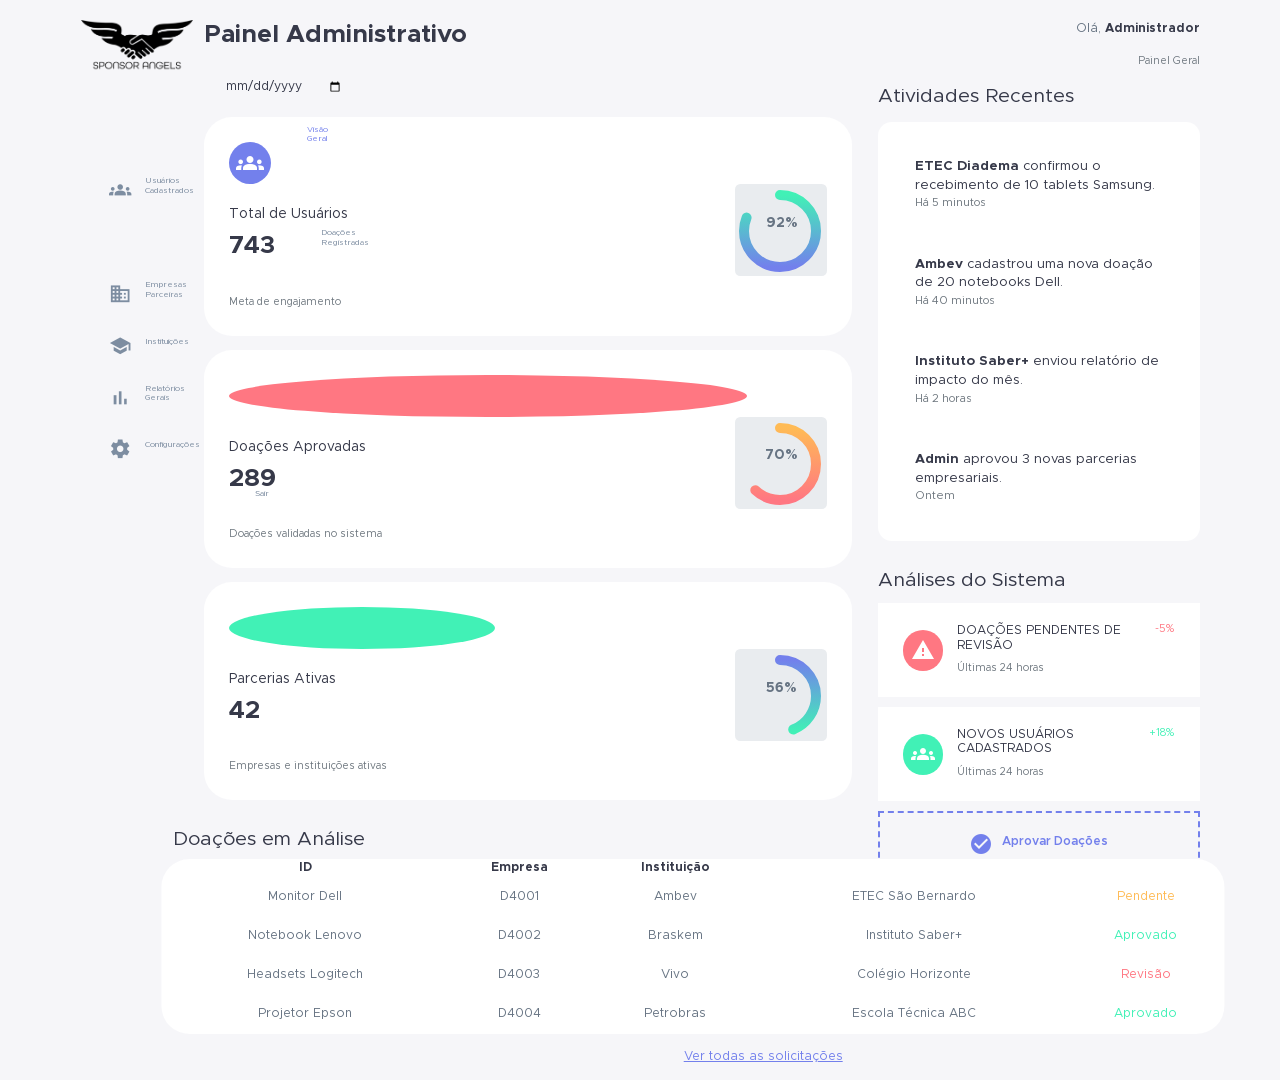
==== admin-dashboard.html @ dc213d3b "Segundo commit Terminado as 3 páginas dashboards (empresa, instituição e admin). Faltam agora, criar" ====
<!DOCTYPE html>
<html lang="pt-BR">

<head>
    <meta charset="UTF-8">
    <meta name="viewport" content="width=device-width, initial-scale=1">
    <meta name="description" content="">
    <meta name="author" content="">
    <title>Sponsor Angels - Painel Administrativo</title>
    <!-- CSS FILES -->
    <link href="css/bootstrap.min.css" rel="stylesheet">
    <link href="css/bootstrap-icons.css" rel="stylesheet">
    <link href="css/dashboard.css" rel="stylesheet">
    <!-- MATERIAL ICON CDN -->
    <link href="https://fonts.googleapis.com/icon?family=Material+Icons+Sharp" rel="stylesheet">
    <link rel="shortcut icon" href="/images/sponsor-angels-logo-branco.png" type="image/x-icon">
</head>

<body>
    <div class="container">
        <!---------- ASIDE ---------->
        <aside>
            <div class="top">
                <div class="logo">
                    <img src="/images/sponsor-angels-logo.png" alt="Logotipo">
                    <h2>Sponsor <span class="azul">Angels</span></h2>
                </div>
                <div class="close" id="close-btn">
                    <span class="material-icons-sharp">close</span>
                </div>
            </div>

            <div class="sidebar">
                <a href="#" class="active">
                    <span class="material-icons-sharp">grid_view</span>
                    <h3>Visão Geral</h3>
                </a>
                <a href="#">
                    <span class="material-icons-sharp">groups</span>
                    <h3>Usuários Cadastrados</h3>
                </a>
                <a href="#">
                    <span class="material-icons-sharp">inventory</span>
                    <h3>Doações Registradas</h3>
                </a>
                <a href="#">
                    <span class="material-icons-sharp">domain</span>
                    <h3>Empresas Parceiras</h3>
                </a>
                <a href="#">
                    <span class="material-icons-sharp">school</span>
                    <h3>Instituições</h3>
                </a>
                <a href="#">
                    <span class="material-icons-sharp">bar_chart</span>
                    <h3>Relatórios Gerais</h3>
                </a>
                <a href="#">
                    <span class="material-icons-sharp">settings</span>
                    <h3>Configurações</h3>
                </a>
                <a href="#">
                    <span class="material-icons-sharp">logout</span>
                    <h3>Sair</h3>
                </a>
            </div>
        </aside>
        <!---------- FIM DO ASIDE ---------->

        <!---------- MAIN ---------->
        <main>
            <h1>Painel Administrativo</h1>

            <div class="date">
                <input type="date" />
            </div>

            <!---------- INSIGHTS ---------->
            <div class="insights">
                <!---------- Total de Usuários ---------->
                <div class="sales">
                    <span class="material-icons-sharp">groups</span>
                    <div class="middle">
                        <div class="left">
                            <h3>Total de Usuários</h3>
                            <h1>743</h1>
                        </div>
                        <div class="progress">
                            <svg>
                                <defs>
                                    <linearGradient id="grad-sales" x1="0%" y1="0%" x2="100%" y2="0%">
                                        <stop offset="0%" style="stop-color:#7380ec;stop-opacity:1" />
                                        <stop offset="100%" style="stop-color:#41f1b6;stop-opacity:1" />
                                    </linearGradient>
                                </defs>
                                <circle cx="45" cy="45" r="36"></circle>
                            </svg>
                            <div class="number">
                                <p>92%</p>
                            </div>
                        </div>
                    </div>
                    <small class="text-muted">Meta de engajamento</small>
                </div>

                <!---------- Doações Aprovadas ---------->
                <div class="expenses">
                    <span class="material-icons-sharp">volunteer_activism</span>
                    <div class="middle">
                        <div class="left">
                            <h3>Doações Aprovadas</h3>
                            <h1>289</h1>
                        </div>
                        <div class="progress">
                            <svg>
                                <defs>
                                    <linearGradient id="grad-expenses" x1="0%" y1="0%" x2="100%" y2="0%">
                                        <stop offset="0%" style="stop-color:#ff7782;stop-opacity:1" />
                                        <stop offset="100%" style="stop-color:#ffbb55;stop-opacity:1" />
                                    </linearGradient>
                                </defs>
                                <circle cx="45" cy="45" r="36"></circle>
                            </svg>
                            <div class="number">
                                <p>70%</p>
                            </div>
                        </div>
                    </div>
                    <small class="text-muted">Doações validadas no sistema</small>
                </div>

                <!---------- Parcerias Ativas ---------->
                <div class="income">
                    <span class="material-icons-sharp">handshake</span>
                    <div class="middle">
                        <div class="left">
                            <h3>Parcerias Ativas</h3>
                            <h1>42</h1>
                        </div>
                        <div class="progress">
                            <svg>
                                <defs>
                                    <linearGradient id="grad-income" x1="0%" y1="0%" x2="100%" y2="0%">
                                        <stop offset="0%" style="stop-color:#41f1b6;stop-opacity:1" />
                                        <stop offset="100%" style="stop-color:#7380ec;stop-opacity:1" />
                                    </linearGradient>
                                </defs>
                                <circle cx="45" cy="45" r="36"></circle>
                            </svg>
                            <div class="number">
                                <p>56%</p>
                            </div>
                        </div>
                    </div>
                    <small class="text-muted">Empresas e instituições ativas</small>
                </div>
            </div>
            <!---------- FIM DO INSIGHTS ---------->

            <!---------- TABELA DE DOAÇÕES ---------->
            <div class="recent-orders">
                <h2>Doações em Análise</h2>
                <table>
                    <thead>
                        <tr>
                            <th>Item</th>
                            <th>ID</th>
                            <th>Empresa</th>
                            <th>Instituição</th>
                            <th>Status</th>
                        </tr>
                    </thead>
                    <tbody>
                        <tr>
                            <td>Monitor Dell</td>
                            <td>D4001</td>
                            <td>Ambev</td>
                            <td>ETEC São Bernardo</td>
                            <td class="amarelo">Pendente</td>
                        </tr>
                        <tr>
                            <td>Notebook Lenovo</td>
                            <td>D4002</td>
                            <td>Braskem</td>
                            <td>Instituto Saber+</td>
                            <td class="verde">Aprovado</td>
                        </tr>
                        <tr>
                            <td>Headsets Logitech</td>
                            <td>D4003</td>
                            <td>Vivo</td>
                            <td>Colégio Horizonte</td>
                            <td class="vermelho">Revisão</td>
                        </tr>
                        <tr>
                            <td>Projetor Epson</td>
                            <td>D4004</td>
                            <td>Petrobras</td>
                            <td>Escola Técnica ABC</td>
                            <td class="verde">Aprovado</td>
                        </tr>
                    </tbody>
                </table>
                <a href="#">Ver todas as solicitações</a>
            </div>
        </main>
        <!---------- FIM DO MAIN ---------->

        <div class="right">
            <div class="top">
                <button id="menu-btn">
                    <span class="material-icons-sharp">menu</span>
                </button>
                <div class="profile">
                    <div class="info">
                        <p>Olá, <b>Administrador</b></p>
                        <small class="text-muted">Painel Geral</small>
                    </div>
                </div>
            </div>

            <!---------- ATUALIZAÇÕES RECENTES ---------->
            <div class="recent-updates">
                <h2>Atividades Recentes</h2>
                <div class="updates">
                    <div class="update">
                        <div class="message">
                            <p><b>ETEC Diadema</b> confirmou o recebimento de 10 tablets Samsung.</p>
                            <small class="text-muted">Há 5 minutos</small>
                        </div>
                    </div>

                    <div class="update">
                        <div class="message">
                            <p><b>Ambev</b> cadastrou uma nova doação de 20 notebooks Dell.</p>
                            <small class="text-muted">Há 40 minutos</small>
                        </div>
                    </div>

                    <div class="update">
                        <div class="message">
                            <p><b>Instituto Saber+</b> enviou relatório de impacto do mês.</p>
                            <small class="text-muted">Há 2 horas</small>
                        </div>
                    </div>

                    <div class="update">
                        <div class="message">
                            <p><b>Admin</b> aprovou 3 novas parcerias empresariais.</p>
                            <small class="text-muted">Ontem</small>
                        </div>
                    </div>
                </div>
            </div>

            <!---------- ANÁLISES DO SISTEMA ---------->
            <div class="sales-analytics">
                <h2>Análises do Sistema</h2>

                <div class="item offline">
                    <div class="icon">
                        <span class="material-icons-sharp">warning</span>
                    </div>
                    <div class="right">
                        <div class="info">
                            <h3>DOAÇÕES PENDENTES DE REVISÃO</h3>
                            <small class="text-muted">Últimas 24 horas</small>
                        </div>
                        <h5 class="vermelho">-5%</h5>
                    </div>
                </div>

                <div class="item customers">
                    <div class="icon">
                        <span class="material-icons-sharp">groups</span>
                    </div>
                    <div class="right">
                        <div class="info">
                            <h3>NOVOS USUÁRIOS CADASTRADOS</h3>
                            <small class="text-muted">Últimas 24 horas</small>
                        </div>
                        <h5 class="verde">+18%</h5>
                    </div>
                </div>

                <div class="item add-product">
                    <div>
                        <span class="material-icons-sharp">check_circle</span>
                        <h3>Aprovar Doações</h3>
                    </div>
                </div>
            </div>
        </div>
    </div>

    <script src="js/dashboard.js"></script>
</body>

</html>
---- css/dashboard.css ----
@font-face {
  font-family: 'Metropolis';
  src: url('../fonts/Metropolis/Metropolis-Regular.woff2') format('woff2'),
    url('../fonts/Metropolis/Metropolis-Regular.woff') format('woff');
  font-weight: normal;
  font-style: normal;
  font-display: swap;
}

@font-face {
  font-family: 'Metropolis';
  src: url('../fonts/Metropolis/Metropolis-Light.woff2') format('woff2'),
    url('../fonts/Metropolis/Metropolis-Light.woff') format('woff');
  font-weight: 300;
  font-style: normal;
  font-display: swap;
}

@font-face {
  font-family: 'Metropolis';
  src: url('../fonts/Metropolis/Metropolis-SemiBold.woff2') format('woff2'),
    url('../fonts/Metropolis/Metropolis-SemiBold.woff') format('woff');
  font-weight: 600;
  font-style: normal;
  font-display: swap;
}

@font-face {
  font-family: 'Metropolis';
  src: url('../fonts/Metropolis/Metropolis-Bold.woff2') format('woff2'),
    url('../fonts/Metropolis/Metropolis-Bold.woff') format('woff');
  font-weight: bold;
  font-style: normal;
  font-display: swap;
}

/*-------------- Variáveis --------------*/
:root {
  --color-primary: #7380ec;
  --color-danger: #ff7782;
  --color-success: #41f1b6;
  --color-warning: #ffbb55;
  --color-white: #fff;
  --color-info-dark: #7d8da1;
  --color-info-light: #dce1eb;
  --color-dark: #363949;
  --color-light: rgba(132, 139, 200, 0.18) --color-primary-variant: #111e88;
  --color-dark-variant: #677483;
  --color-background: #f6f6f9;

  --card-border-radius: 2rem;
  --border-radius-1: 0.4rem;
  --border-radius-2: 0.8rem;
  --border-radius-3: 1.2rem;

  --card-padding: 1.8rem;
  --padding-1: 1.2rem;

  --box-shadow: 0 2rem 3rem var(--color-light);
}

* {
  margin: 0;
  padding: 0;
  outline: 0;
  appearance: none;
  border: 0;
  text-decoration: none;
  list-style: none;
  box-sizing: border-box;
}

html {
  font-size: 14px;
}

body {
  width: 100vw;
  height: 100vh;
  font-family: 'Metropolis';
  font-size: 0.88rem;
  background: var(--color-background);
  user-select: none;
  overflow-x: hidden;
  color: var(--color-dark);
}

.container {
  display: grid;
  width: 96%;
  margin: 0 auto;
  gap: 1.8rem;
  grid-template-columns: 14rem auto 23rem;
}

a {
  color: var(--color-dark);
}

img {
  display: block;
  width: 100%;
}

h1 {
  font-weight: 800;
  font-size: 1.8rem;
}

h2 {
  font-size: 1.4rem;
}

h3 {
  font-size: 0.87rem;
}

h4 {
  font-size: 0.8rem;
}

h5 {
  font-size: 0.77rem;
}

small {
  font-size: 0.75rem;
}

.profile-photo {
  width: 2.8rem;
  height: 2.8rem;
  border-radius: 50%;
  overflow: hidden;
}

.text-muted {
  color: var(--color-info-dark);
}

p {
  color: var(--color-dark-variant);
}

b {
  color: var(--color-dark);
}

.azul {
  color: var(--color-primary);
}

.vermelho {
  color: var(--color-danger);
}

.amarelo {
  color: var(--color-warning);
}

.verde {
  color: var(--color-success);
}

aside {
  height: 100vh;
}

aside .top {
  display: flex;
  align-items: center;
  justify-content: space-between;
  margin-top: 1.4rem;
}

aside .logo {
  display: flex;
  gap: 0.8rem;
}

aside .logo img {
  width: 8rem;
}

aside .close {
  display: none;
}

/*================SIDEBAR================*/
aside .sidebar {
  display: flex;
  flex-direction: column;
  height: 86vh;
  position: relative;
  top: 3rem;
}

aside h3 {
  font-weight: 500;
}

aside .sidebar a {
  display: flex;
  color: var(--color-info-dark);
  margin-left: 2rem;
  gap: 1rem;
  align-items: center;
  position: relative;
  height: 3.7rem;
  text-decoration: none;
  transition: all 300ms ease;
}

aside .sidebar a span {
  font-size: 1.6rem;
  transition: all 300ms ease;
}

aside .sidebar a:last-child {
  position: absolute;
  bottom: 2rem;
  width: 100%;
}

aside .sidebar a.active {
  background: var(--color-light);
  color: var(--color-primary);
  margin-left: 0;
}

aside .sidebar a.active:before {
  content: "";
  width: 6px;
  height: 100%;
  background: var(--color-primary);
}

aside .sidebar a.active span {
  color: var(--color-primary);
  margin-left: calc(1rem -3px);
}

aside .sidebar a:hover {
  color: var(--color-primary);
}

aside .sidebar a:hover span {
  margin-left: 1rem;
}

aside .sidebar .mensagens {
  background: var(--color-danger);
  color: var(--color-white);
  padding: 2px 10px;
  font-size: 11px;
  border-radius: var(--border-radius-1);
}

/*================FIM DO SIDEBAR================*/

/*================MAIN================*/
/*================Insights================*/
main {
  margin-top: 1.4rem;
}

main .date {
  display: inline-block;
  background: var(--color-light);
  border-radius: var(--border-radius-1);
  margin-top: 1rem;
  padding: 0.5rem 1.6rem;
}

main .date input[type='date'] {
  background: transparent;
  color: var(--color-dark);
}

main .insights {
  display: grid;
  grid-template-columns: repeat(3, 1fr);
  gap: 1.6rem;
}

main .insights>div {
  background: var(--color-white);
  padding: var(--card-padding);
  border-radius: var(--card-border-radius);
  margin-top: 1rem;
  box-shadow: var(--box-shadow);
  transition: all 300ms ease;
}

main .insights>div:hover {
  box-shadow: none;
}

main .insights>div span {
  background: var(--color-primary);
  padding: 0.5rem;
  border-radius: 50%;
  color: var(--color-white);
  font-size: 2rem;
}

main .insights>div.expenses span {
  background: var(--color-danger);
}

main .insights>div.income span {
  background: var(--color-success);
}

main .insights>div .middle {
  display: flex;
  align-items: center;
  justify-content: space-between;
}

main .insights h3 {
  margin: 1rem 0 0.6rem;
  font-size: 1rem;
}

main .insights .progress {
  position: relative;
  width: 92px;
  height: 92px;
  display: flex;
  justify-content: center;
  align-items: center;
}

/* Círculo principal */
main .insights svg {
  width: 100%;
  height: 100%;
  transform: rotate(-90deg);
}

/* Círculo colorido */
main .insights svg circle {
  fill: none;
  stroke-width: 10;
  stroke-linecap: round;
  stroke-dasharray: 226;
  stroke-dashoffset: 0;
  transition: stroke-dashoffset 1s ease, stroke 0.5s ease;
}

/* Gradientes de cada tipo de card */
main .insights .sales svg circle {
  stroke: url(#grad-sales);
  stroke-dashoffset: calc(226 - (226 * 81) / 100);
}

main .insights .expenses svg circle {
  stroke: url(#grad-expenses);
  stroke-dashoffset: calc(226 - (226 * 62) / 100);
}

main .insights .income svg circle {
  stroke: url(#grad-income);
  stroke-dashoffset: calc(226 - (226 * 44) / 100);
}

/* Valor numérico central */
main .insights .progress .number {
  position: absolute;
  font-weight: 700;
  font-size: 1rem;
  color: var(--color-dark);
}


svg defs {
  display: block;
}

main .insights small {
  margin-top: 1.3rem;
  display: block;
}

/*================Fim do Insights================*/

/*================Pedidos Recentes================*/
main .recent-orders {
  margin-top: 2rem;
}

main .recent-orders h2 {
  margin-inline: 0.8rem;
}

main .recent-orders table {
  background: var(--color-white);
  width: 100%;
  border-radius: var(--card-border-radius);
  padding: var(--card-padding);
  text-align: center;
  box-shadow: var(--box-shadow);
  transition: all 300ms ease;
}

main .recent-orders table:hover {
  box-shadow: none;
}

main table tbody td {
  height: 2.8rem;
  border-bottom: 1px solid var(--color-light);
  color: var(--color-dark-variant);
}

main table tbody tr:last-child td {
  border: none;
}

main .recent-orders a {
  text-align: center;
  display: block;
  margin: 1rem auto;
  color: var(--color-primary);
}

/*================Fim do Pedidos Recentes================*/
/*================FIM DO MAIN================*/

/*================RIGHT================*/
.right {
  margin-top: 1.4rem;
}

.right .top {
  display: flex;
  justify-content: end;
  gap: 2rem;
}

.right .top button {
  display: none;
}

.right .top .profile {
  display: flex;
  gap: 2rem;
  text-align: right;
}

/*================FIM DO RIGHT================*/

/*================ATUALIZAÇÕES RECENTES================*/
.right .recent-updates {
  margin-top: 1rem;
}

.right .recent-updates h2 {
  margin-bottom: 1rem;
  color: var(--color-dark);
}

.right .recent-updates .updates {
  background: var(--color-white);
  padding: 1.5rem;
  border-radius: 1rem;
  box-shadow: var(--box-shadow);
  transition: all 300ms ease;
  display: flex;
  flex-direction: column;
  gap: 1rem;
}

.right .recent-updates .updates:hover {
  box-shadow: none;
}

.right .recent-updates .updates .update {
  background: var(--color-light);
  border-radius: 0.75rem;
  padding: 1rem 1.2rem;
  display: flex;
  flex-direction: column;
  gap: 0.4rem;
  transition: all 0.3s ease;
}

.right .recent-updates .updates .update:hover {
  background: var(--color-background);
  transform: translateY(-2px);
}

.right .recent-updates .updates .update p {
  font-size: 0.95rem;
  color: var(--color-dark);
  line-height: 1.4;
  margin: 0;
}

.right .recent-updates .updates .update small {
  font-size: 0.8rem;
  color: var(--color-muted);
}
/*================FIM DO ATUALIZAÇÕES RECENTES================*/


/*================ANÁLISES DE VENDAS================*/
.right .sales-analytics {
  margin-top: 2rem;
}

.right .sales-analytics h2 {
  margin-bottom: 0.8rem;
}

.right .sales-analytics .item {
  background: var(--color-white);
  display: flex;
  align-items: center;
  gap: 1rem;
  padding: 1.4rem var(--card-padding);
  border-radius: var(--border-radius);
  box-shadow: var(--box-shadow);
  transition: all 300ms ease;
  margin-bottom: 0.7rem;
}

.right .sales-analytics .item:hover {
  box-shadow: none;
}

.right .sales-analytics .item .right {
  display: flex;
  align-items: start;
  justify-content: space-between;
  margin: 0;
  width: 100%;
}

.right .sales-analytics .item .icon {
  display: flex;
  background: var(--color-primary);
  padding: 0.6rem;
  border-radius: 50%;
  color: var(--color-white);
  font-size: 1.6rem;
}

.right .sales-analytics .item.offline .icon {
  background: var(--color-danger);
}

.right .sales-analytics .item.customers .icon {
  background: var(--color-success);
}

.right .sales-analytics .add-product {
  background: transparent;
  border: 2px dashed var(--color-primary);
  color: var(--color-primary);
  display: flex;
  align-items: center;
  justify-content: center;
}

.right .sales-analytics .add-product:hover{
  background: var(--color-primary);
  color: var(--color-white);
}

.right .sales-analytics .add-product div {
  display: flex;
  align-items: center;
  gap: 0.6rem;
}

.right .sales-analytics .add-product div h3 {
  font-weight: 600;
}
/*================FIM DO ANÁLISES DE VENDAS================*/

/*================RESPONSIVIDADE================*/
@media screen and (max-width: 1280px) {
  .container {
    width: 94%;
    grid-template-columns: 7rem auto 23rem;
  }

  aside .logo h2 {
    display: none;
  }

  aside .sidebar h3 {
    display: inline;
    font-size: 8px;
  }

  aside .sidebar .mensagens {
  padding: 2px 5px;
  font-size: 8px;
}

  aside .sidebar a {
    width: 5.6rem;
  }

  aside .sidebar a:last-child {
    position: relative;
    margin-top: 1.8rem;
  }

  main .insights {
    grid-template-columns: 1fr;
    gap: 0;
  }

  main .recent-orders {
    width: 94%;
    position: absolute;
    left: 50%;
    transform: translateX(-50%);
    margin: 2rem 0 0 8.8rem;
  }

  main .recent-orders table {
    width: 83vw;
  }

  main table thead tr th:last-child,
  main table thead tr th:first-child {
    display: none;
  }

  main table thead tr td:last-child,
  main table thead tr td:first-child {
    display: none;
  }
}

@media screen and (max-width: 768px) {
  .container {
    width: 100%;
    grid-template-columns: 1fr;
  }

  aside {
    position: fixed;
    left: -100%;
    background: var(--color-white);
    width: 18rem;
    z-index: 3;
    height: 100vh;
    padding-right: var(--card-padding);
    box-shadow: 1rem 3rem 4rem var(--color-light);
    transition: all 300ms ease;
    animation: showMenu 400ms ease forwards;
  }

  @keyframes showMenu {
    to {
      left: 0;
    }
  }

  aside .logo {
    margin-left: 1rem;
  }

  aside .logo h2 {
    display: inline;
  }

  aside .logo h3 {
    display: inline;
    font-size: 30px;
  }

  aside .sidebar a {
    width: 100%;
    height: 3.4rem;
  }

  aside .sidebar a:last-child {
    position: absolute;
    bottom: 5rem;
  }

  aside .close {
    display: inline-block;
    cursor: pointer;
  }

  main {
    margin-top: 8rem;
    padding: 0 1rem;
  }

  main .recent-orders {
    position: relative;
    margin: 3rem 0 0 0;
    width: 100%;
  }

  main .recent-orders table {
    width: 100%;
    margin: 0;
  }

  .right {
    width: 94%;
    margin: 0 auto 4rem;
  }

  .right .top {
    position: fixed;
    top: 0;
    left: 0;
    align-items: center;
    padding: 0 0.8rem;
    height: 4.6rem;
    background: var(--color-white);
    width: 100%;
    margin: 0;
    z-index: 2;
    box-shadow: 0 1rem 1rem var(--color-light);
  }

  .right .profile .info {
    margin-right: 30px;
  }

  .right .top button {
    display: inline-block;
    background: transparent;
    color: var(--color-dark);
    cursor: pointer;
    position: absolute;
    left: 1rem;
  }

  .right .top button span {
    font-size: 2rem;
  }

}
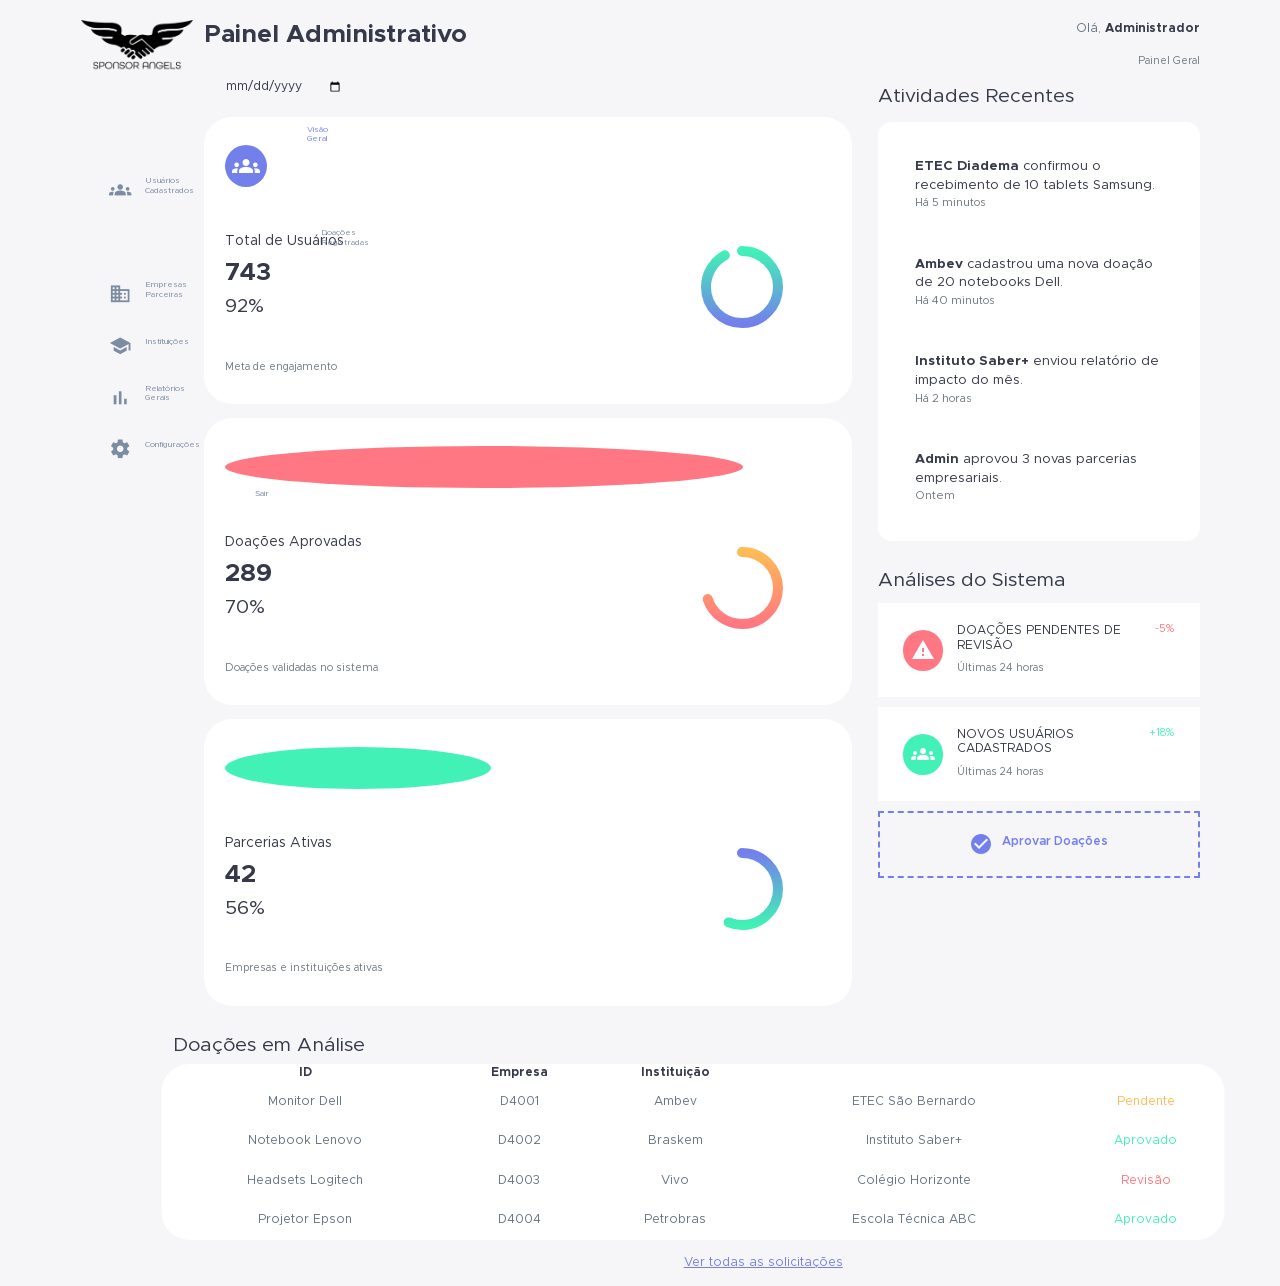
==== commit 0a3e1c44: "Sexto commit Progresso importantíssimo. Finalizei as partes de dashboard, páginas com os detalhes da" ====
--- a/admin-dashboard.html
+++ b/admin-dashboard.html
@@ -23,7 +23,6 @@
             <div class="top">
                 <div class="logo">
                     <img src="/images/sponsor-angels-logo.png" alt="Logotipo">
-                    <h2>Sponsor <span class="azul">Angels</span></h2>
                 </div>
                 <div class="close" id="close-btn">
                     <span class="material-icons-sharp">close</span>
@@ -76,86 +75,88 @@
             </div>
 
             <!---------- INSIGHTS ---------->
-            <div class="insights">
-                <!---------- Total de Usuários ---------->
-                <div class="sales">
-                    <span class="material-icons-sharp">groups</span>
-                    <div class="middle">
-                        <div class="left">
-                            <h3>Total de Usuários</h3>
-                            <h1>743</h1>
-                        </div>
-                        <div class="progress">
-                            <svg>
-                                <defs>
-                                    <linearGradient id="grad-sales" x1="0%" y1="0%" x2="100%" y2="0%">
-                                        <stop offset="0%" style="stop-color:#7380ec;stop-opacity:1" />
-                                        <stop offset="100%" style="stop-color:#41f1b6;stop-opacity:1" />
-                                    </linearGradient>
-                                </defs>
-                                <circle cx="45" cy="45" r="36"></circle>
-                            </svg>
-                            <div class="number">
-                                <p>92%</p>
-                            </div>
-                        </div>
-                    </div>
-                    <small class="text-muted">Meta de engajamento</small>
-                </div>
-
-                <!---------- Doações Aprovadas ---------->
-                <div class="expenses">
-                    <span class="material-icons-sharp">volunteer_activism</span>
-                    <div class="middle">
-                        <div class="left">
-                            <h3>Doações Aprovadas</h3>
-                            <h1>289</h1>
-                        </div>
-                        <div class="progress">
-                            <svg>
-                                <defs>
-                                    <linearGradient id="grad-expenses" x1="0%" y1="0%" x2="100%" y2="0%">
-                                        <stop offset="0%" style="stop-color:#ff7782;stop-opacity:1" />
-                                        <stop offset="100%" style="stop-color:#ffbb55;stop-opacity:1" />
-                                    </linearGradient>
-                                </defs>
-                                <circle cx="45" cy="45" r="36"></circle>
-                            </svg>
-                            <div class="number">
-                                <p>70%</p>
-                            </div>
-                        </div>
-                    </div>
-                    <small class="text-muted">Doações validadas no sistema</small>
-                </div>
-
-                <!---------- Parcerias Ativas ---------->
-                <div class="income">
-                    <span class="material-icons-sharp">handshake</span>
-                    <div class="middle">
-                        <div class="left">
-                            <h3>Parcerias Ativas</h3>
-                            <h1>42</h1>
-                        </div>
-                        <div class="progress">
-                            <svg>
-                                <defs>
-                                    <linearGradient id="grad-income" x1="0%" y1="0%" x2="100%" y2="0%">
-                                        <stop offset="0%" style="stop-color:#41f1b6;stop-opacity:1" />
-                                        <stop offset="100%" style="stop-color:#7380ec;stop-opacity:1" />
-                                    </linearGradient>
-                                </defs>
-                                <circle cx="45" cy="45" r="36"></circle>
-                            </svg>
-                            <div class="number">
-                                <p>56%</p>
-                            </div>
-                        </div>
-                    </div>
-                    <small class="text-muted">Empresas e instituições ativas</small>
-                </div>
-            </div>
-            <!---------- FIM DO INSIGHTS ---------->
+<div class="insights">
+    <div class="sales">
+        <span class="material-icons-sharp">groups</span>
+        <div class="middle">
+            <div class="left">
+                <h3>Total de Usuários</h3>
+                <h1>743</h1>
+                <h2>92%</h2>
+            </div>
+            <div class="progress">
+                <svg>
+                    <defs>
+                        <linearGradient id="grad-sales" x1="0%" y1="0%" x2="100%" y2="0%">
+                            <stop offset="0%" style="stop-color:#7380ec;stop-opacity:1" />
+                            <stop offset="100%" style="stop-color:#41f1b6;stop-opacity:1" />
+                        </linearGradient>
+                    </defs>
+                    <circle cx="45" cy="45" r="36"></circle>
+                </svg>
+                <div class="number">
+                    <p>92%</p>
+                </div>
+            </div>
+        </div>
+        <small class="text-muted">Meta de engajamento</small>
+    </div>
+
+    <div class="expenses">
+        <span class="material-icons-sharp">volunteer_activism</span>
+        <div class="middle">
+            <div class="left">
+                <h3>Doações Aprovadas</h3>
+                <h1>289</h1>
+                <h2>70%</h2>
+            </div>
+            <div class="progress">
+                <svg>
+                    <defs>
+                        <linearGradient id="grad-expenses" x1="0%" y1="0%" x2="100%" y2="0%">
+                            <stop offset="0%" style="stop-color:#ff7782;stop-opacity:1" />
+                            <stop offset="100%" style="stop-color:#ffbb55;stop-opacity:1" />
+                        </linearGradient>
+                    </defs>
+                    <circle cx="45" cy="45" r="36"></circle>
+                </svg>
+                <div class="number">
+                    <p>70%</p>
+                </div>
+            </div>
+        </div>
+        <small class="text-muted">Doações validadas no sistema</small>
+    </div>
+
+    <div class="income">
+        <span class="material-icons-sharp">handshake</span>
+        <div class="middle">
+            <div class="left">
+                <h3>Parcerias Ativas</h3>
+                <h1>42</h1>
+                <h2>56%</h2>
+            </div>
+            <div class="progress">
+                <svg>
+                    <defs>
+                        <linearGradient id="grad-income" x1="0%" y1="0%" x2="100%" y2="0%">
+                            <stop offset="0%" style="stop-color:#41f1b6;stop-opacity:1" />
+                            <stop offset="100%" style="stop-color:#7380ec;stop-opacity:1" />
+                        </linearGradient>
+                    </defs>
+                    <circle cx="45" cy="45" r="36"></circle>
+                </svg>
+                <div class="number">
+                    <p>56%</p>
+                </div>
+            </div>
+        </div>
+        <small class="text-muted">Empresas e instituições ativas</small>
+    </div>
+</div>
+<!---------- FIM DO INSIGHTS ---------->
+
+
 
             <!---------- TABELA DE DOAÇÕES ---------->
             <div class="recent-orders">
--- a/css/dashboard.css
+++ b/css/dashboard.css
@@ -259,7 +259,6 @@
 /*================FIM DO SIDEBAR================*/
 
 /*================MAIN================*/
-/*================Insights================*/
 main {
   margin-top: 1.4rem;
 }
@@ -277,6 +276,7 @@
   color: var(--color-dark);
 }
 
+/*================Insights================*/
 main .insights {
   display: grid;
   grid-template-columns: repeat(3, 1fr);
@@ -285,7 +285,8 @@
 
 main .insights>div {
   background: var(--color-white);
-  padding: var(--card-padding);
+  padding: 2rem 1.5rem;
+  /* aumentei o padding vertical */
   border-radius: var(--card-border-radius);
   margin-top: 1rem;
   box-shadow: var(--box-shadow);
@@ -316,6 +317,7 @@
   display: flex;
   align-items: center;
   justify-content: space-between;
+  padding: 0.8rem 0
 }
 
 main .insights h3 {
@@ -324,423 +326,410 @@
 }
 
 main .insights .progress {
-  position: relative;
-  width: 92px;
-  height: 92px;
+  width: 120px;
+  height: 120px;
+  padding: 14px;
+  box-sizing: content-box;
   display: flex;
   justify-content: center;
   align-items: center;
-}
-
-/* Círculo principal */
+  background: transparent;
+}
+
 main .insights svg {
   width: 100%;
   height: 100%;
   transform: rotate(-90deg);
 }
 
-/* Círculo colorido */
 main .insights svg circle {
   fill: none;
   stroke-width: 10;
   stroke-linecap: round;
   stroke-dasharray: 226;
-  stroke-dashoffset: 0;
-  transition: stroke-dashoffset 1s ease, stroke 0.5s ease;
-}
-
-/* Gradientes de cada tipo de card */
+  transition: stroke-dashoffset 1s ease;
+}
+
 main .insights .sales svg circle {
   stroke: url(#grad-sales);
-  stroke-dashoffset: calc(226 - (226 * 81) / 100);
+  stroke-dashoffset: calc(226 - (226 * 92) / 100);
 }
 
 main .insights .expenses svg circle {
   stroke: url(#grad-expenses);
-  stroke-dashoffset: calc(226 - (226 * 62) / 100);
+  stroke-dashoffset: calc(226 - (226 * 70) / 100);
 }
 
 main .insights .income svg circle {
   stroke: url(#grad-income);
-  stroke-dashoffset: calc(226 - (226 * 44) / 100);
-}
-
-/* Valor numérico central */
+  stroke-dashoffset: calc(226 - (226 * 56) / 100);
+}
+
 main .insights .progress .number {
-  position: absolute;
-  font-weight: 700;
-  font-size: 1rem;
-  color: var(--color-dark);
-}
-
-
-svg defs {
-  display: block;
-}
-
-main .insights small {
-  margin-top: 1.3rem;
-  display: block;
-}
-
-/*================Fim do Insights================*/
-
-/*================Pedidos Recentes================*/
-main .recent-orders {
-  margin-top: 2rem;
-}
-
-main .recent-orders h2 {
-  margin-inline: 0.8rem;
-}
-
-main .recent-orders table {
-  background: var(--color-white);
-  width: 100%;
-  border-radius: var(--card-border-radius);
-  padding: var(--card-padding);
-  text-align: center;
-  box-shadow: var(--box-shadow);
-  transition: all 300ms ease;
-}
-
-main .recent-orders table:hover {
-  box-shadow: none;
-}
-
-main table tbody td {
-  height: 2.8rem;
-  border-bottom: 1px solid var(--color-light);
-  color: var(--color-dark-variant);
-}
-
-main table tbody tr:last-child td {
-  border: none;
-}
-
-main .recent-orders a {
-  text-align: center;
-  display: block;
-  margin: 1rem auto;
-  color: var(--color-primary);
-}
-
-/*================Fim do Pedidos Recentes================*/
-/*================FIM DO MAIN================*/
-
-/*================RIGHT================*/
-.right {
-  margin-top: 1.4rem;
-}
-
-.right .top {
-  display: flex;
-  justify-content: end;
-  gap: 2rem;
-}
-
-.right .top button {
   display: none;
 }
 
-.right .top .profile {
-  display: flex;
-  gap: 2rem;
-  text-align: right;
-}
-
-/*================FIM DO RIGHT================*/
-
-/*================ATUALIZAÇÕES RECENTES================*/
-.right .recent-updates {
-  margin-top: 1rem;
-}
-
-.right .recent-updates h2 {
-  margin-bottom: 1rem;
-  color: var(--color-dark);
-}
-
-.right .recent-updates .updates {
-  background: var(--color-white);
-  padding: 1.5rem;
-  border-radius: 1rem;
-  box-shadow: var(--box-shadow);
-  transition: all 300ms ease;
-  display: flex;
-  flex-direction: column;
-  gap: 1rem;
-}
-
-.right .recent-updates .updates:hover {
-  box-shadow: none;
-}
-
-.right .recent-updates .updates .update {
-  background: var(--color-light);
-  border-radius: 0.75rem;
-  padding: 1rem 1.2rem;
-  display: flex;
-  flex-direction: column;
-  gap: 0.4rem;
-  transition: all 0.3s ease;
-}
-
-.right .recent-updates .updates .update:hover {
-  background: var(--color-background);
-  transform: translateY(-2px);
-}
-
-.right .recent-updates .updates .update p {
-  font-size: 0.95rem;
-  color: var(--color-dark);
-  line-height: 1.4;
-  margin: 0;
-}
-
-.right .recent-updates .updates .update small {
-  font-size: 0.8rem;
-  color: var(--color-muted);
-}
-/*================FIM DO ATUALIZAÇÕES RECENTES================*/
-
-
-/*================ANÁLISES DE VENDAS================*/
-.right .sales-analytics {
-  margin-top: 2rem;
-}
-
-.right .sales-analytics h2 {
-  margin-bottom: 0.8rem;
-}
-
-.right .sales-analytics .item {
-  background: var(--color-white);
-  display: flex;
-  align-items: center;
-  gap: 1rem;
-  padding: 1.4rem var(--card-padding);
-  border-radius: var(--border-radius);
-  box-shadow: var(--box-shadow);
-  transition: all 300ms ease;
-  margin-bottom: 0.7rem;
-}
-
-.right .sales-analytics .item:hover {
-  box-shadow: none;
-}
-
-.right .sales-analytics .item .right {
-  display: flex;
-  align-items: start;
-  justify-content: space-between;
-  margin: 0;
-  width: 100%;
-}
-
-.right .sales-analytics .item .icon {
-  display: flex;
-  background: var(--color-primary);
-  padding: 0.6rem;
-  border-radius: 50%;
-  color: var(--color-white);
-  font-size: 1.6rem;
-}
-
-.right .sales-analytics .item.offline .icon {
-  background: var(--color-danger);
-}
-
-.right .sales-analytics .item.customers .icon {
-  background: var(--color-success);
-}
-
-.right .sales-analytics .add-product {
-  background: transparent;
-  border: 2px dashed var(--color-primary);
-  color: var(--color-primary);
-  display: flex;
-  align-items: center;
-  justify-content: center;
-}
-
-.right .sales-analytics .add-product:hover{
-  background: var(--color-primary);
-  color: var(--color-white);
-}
-
-.right .sales-analytics .add-product div {
-  display: flex;
-  align-items: center;
-  gap: 0.6rem;
-}
-
-.right .sales-analytics .add-product div h3 {
-  font-weight: 600;
-}
-/*================FIM DO ANÁLISES DE VENDAS================*/
-
-/*================RESPONSIVIDADE================*/
-@media screen and (max-width: 1280px) {
-  .container {
-    width: 94%;
-    grid-template-columns: 7rem auto 23rem;
-  }
-
-  aside .logo h2 {
-    display: none;
-  }
-
-  aside .sidebar h3 {
-    display: inline;
-    font-size: 8px;
-  }
-
-  aside .sidebar .mensagens {
-  padding: 2px 5px;
-  font-size: 8px;
-}
-
-  aside .sidebar a {
-    width: 5.6rem;
-  }
-
-  aside .sidebar a:last-child {
-    position: relative;
-    margin-top: 1.8rem;
-  }
-
-  main .insights {
-    grid-template-columns: 1fr;
-    gap: 0;
-  }
-
+  /*================Fim do Insights================*/
+
+
+  /*================Pedidos Recentes================*/
   main .recent-orders {
-    width: 94%;
-    position: absolute;
-    left: 50%;
-    transform: translateX(-50%);
-    margin: 2rem 0 0 8.8rem;
+    margin-top: 2rem;
+  }
+
+  main .recent-orders h2 {
+    margin-inline: 0.8rem;
   }
 
   main .recent-orders table {
-    width: 83vw;
-  }
-
-  main table thead tr th:last-child,
-  main table thead tr th:first-child {
-    display: none;
-  }
-
-  main table thead tr td:last-child,
-  main table thead tr td:first-child {
-    display: none;
-  }
-}
-
-@media screen and (max-width: 768px) {
-  .container {
-    width: 100%;
-    grid-template-columns: 1fr;
-  }
-
-  aside {
-    position: fixed;
-    left: -100%;
-    background: var(--color-white);
-    width: 18rem;
-    z-index: 3;
-    height: 100vh;
-    padding-right: var(--card-padding);
-    box-shadow: 1rem 3rem 4rem var(--color-light);
-    transition: all 300ms ease;
-    animation: showMenu 400ms ease forwards;
-  }
-
-  @keyframes showMenu {
-    to {
-      left: 0;
-    }
-  }
-
-  aside .logo {
-    margin-left: 1rem;
-  }
-
-  aside .logo h2 {
-    display: inline;
-  }
-
-  aside .logo h3 {
-    display: inline;
-    font-size: 30px;
-  }
-
-  aside .sidebar a {
-    width: 100%;
-    height: 3.4rem;
-  }
-
-  aside .sidebar a:last-child {
-    position: absolute;
-    bottom: 5rem;
-  }
-
-  aside .close {
-    display: inline-block;
-    cursor: pointer;
-  }
-
-  main {
-    margin-top: 8rem;
-    padding: 0 1rem;
-  }
-
-  main .recent-orders {
-    position: relative;
-    margin: 3rem 0 0 0;
-    width: 100%;
-  }
-
-  main .recent-orders table {
-    width: 100%;
-    margin: 0;
-  }
-
-  .right {
-    width: 94%;
-    margin: 0 auto 4rem;
-  }
-
-  .right .top {
-    position: fixed;
-    top: 0;
-    left: 0;
-    align-items: center;
-    padding: 0 0.8rem;
-    height: 4.6rem;
     background: var(--color-white);
     width: 100%;
+    border-radius: var(--card-border-radius);
+    padding: var(--card-padding);
+    text-align: center;
+    box-shadow: var(--box-shadow);
+    transition: all 300ms ease;
+  }
+
+  main .recent-orders table:hover {
+    box-shadow: none;
+  }
+
+  main table tbody td {
+    height: 2.8rem;
+    border-bottom: 1px solid var(--color-light);
+    color: var(--color-dark-variant);
+  }
+
+  main table tbody tr:last-child td {
+    border: none;
+  }
+
+  main .recent-orders a {
+    text-align: center;
+    display: block;
+    margin: 1rem auto;
+    color: var(--color-primary);
+  }
+
+  /*================Fim do Pedidos Recentes================*/
+  /*================FIM DO MAIN================*/
+
+  /*================RIGHT================*/
+  .right {
+    margin-top: 1.4rem;
+  }
+
+  .right .top {
+    display: flex;
+    justify-content: end;
+    gap: 2rem;
+  }
+
+  .right .top button {
+    display: none;
+  }
+
+  .right .top .profile {
+    display: flex;
+    gap: 2rem;
+    text-align: right;
+  }
+
+  /*================FIM DO RIGHT================*/
+
+  /*================ATUALIZAÇÕES RECENTES================*/
+  .right .recent-updates {
+    margin-top: 1rem;
+  }
+
+  .right .recent-updates h2 {
+    margin-bottom: 1rem;
+    color: var(--color-dark);
+  }
+
+  .right .recent-updates .updates {
+    background: var(--color-white);
+    padding: 1.5rem;
+    border-radius: 1rem;
+    box-shadow: var(--box-shadow);
+    transition: all 300ms ease;
+    display: flex;
+    flex-direction: column;
+    gap: 1rem;
+  }
+
+  .right .recent-updates .updates:hover {
+    box-shadow: none;
+  }
+
+  .right .recent-updates .updates .update {
+    background: var(--color-light);
+    border-radius: 0.75rem;
+    padding: 1rem 1.2rem;
+    display: flex;
+    flex-direction: column;
+    gap: 0.4rem;
+    transition: all 0.3s ease;
+  }
+
+  .right .recent-updates .updates .update:hover {
+    background: var(--color-background);
+    transform: translateY(-2px);
+  }
+
+  .right .recent-updates .updates .update p {
+    font-size: 0.95rem;
+    color: var(--color-dark);
+    line-height: 1.4;
     margin: 0;
-    z-index: 2;
-    box-shadow: 0 1rem 1rem var(--color-light);
-  }
-
-  .right .profile .info {
-    margin-right: 30px;
-  }
-
-  .right .top button {
-    display: inline-block;
+  }
+
+  .right .recent-updates .updates .update small {
+    font-size: 0.8rem;
+    color: var(--color-muted);
+  }
+
+  /*================FIM DO ATUALIZAÇÕES RECENTES================*/
+
+
+  /*================ANÁLISES DE VENDAS================*/
+  .right .sales-analytics {
+    margin-top: 2rem;
+  }
+
+  .right .sales-analytics h2 {
+    margin-bottom: 0.8rem;
+  }
+
+  .right .sales-analytics .item {
+    background: var(--color-white);
+    display: flex;
+    align-items: center;
+    gap: 1rem;
+    padding: 1.4rem var(--card-padding);
+    border-radius: var(--border-radius);
+    box-shadow: var(--box-shadow);
+    transition: all 300ms ease;
+    margin-bottom: 0.7rem;
+  }
+
+  .right .sales-analytics .item:hover {
+    box-shadow: none;
+  }
+
+  .right .sales-analytics .item .right {
+    display: flex;
+    align-items: start;
+    justify-content: space-between;
+    margin: 0;
+    width: 100%;
+  }
+
+  .right .sales-analytics .item .icon {
+    display: flex;
+    background: var(--color-primary);
+    padding: 0.6rem;
+    border-radius: 50%;
+    color: var(--color-white);
+    font-size: 1.6rem;
+  }
+
+  .right .sales-analytics .item.offline .icon {
+    background: var(--color-danger);
+  }
+
+  .right .sales-analytics .item.customers .icon {
+    background: var(--color-success);
+  }
+
+  .right .sales-analytics .add-product {
     background: transparent;
-    color: var(--color-dark);
-    cursor: pointer;
-    position: absolute;
-    left: 1rem;
-  }
-
-  .right .top button span {
-    font-size: 2rem;
-  }
-
-}+    border: 2px dashed var(--color-primary);
+    color: var(--color-primary);
+    display: flex;
+    align-items: center;
+    justify-content: center;
+  }
+
+  .right .sales-analytics .add-product:hover {
+    background: var(--color-primary);
+    color: var(--color-white);
+  }
+
+  .right .sales-analytics .add-product div {
+    display: flex;
+    align-items: center;
+    gap: 0.6rem;
+  }
+
+  .right .sales-analytics .add-product div h3 {
+    font-weight: 600;
+  }
+
+  /*================FIM DO ANÁLISES DE VENDAS================*/
+
+  /*================RESPONSIVIDADE================*/
+  @media screen and (max-width: 1280px) {
+    .container {
+      width: 94%;
+      grid-template-columns: 7rem auto 23rem;
+    }
+
+    aside .logo h2 {
+      display: none;
+    }
+
+    aside .sidebar h3 {
+      display: inline;
+      font-size: 8px;
+    }
+
+    aside .sidebar .mensagens {
+      padding: 2px 5px;
+      font-size: 8px;
+    }
+
+    aside .sidebar a {
+      width: 5.6rem;
+    }
+
+    aside .sidebar a:last-child {
+      position: relative;
+      margin-top: 1.8rem;
+    }
+
+    main .insights {
+      grid-template-columns: 1fr;
+      gap: 0;
+    }
+
+    main .recent-orders {
+      width: 94%;
+      position: absolute;
+      left: 50%;
+      transform: translateX(-50%);
+      margin: 2rem 0 0 8.8rem;
+    }
+
+    main .recent-orders table {
+      width: 83vw;
+    }
+
+    main table thead tr th:last-child,
+    main table thead tr th:first-child {
+      display: none;
+    }
+
+    main table thead tr td:last-child,
+    main table thead tr td:first-child {
+      display: none;
+    }
+  }
+
+  @media screen and (max-width: 768px) {
+    .container {
+      width: 100%;
+      grid-template-columns: 1fr;
+    }
+
+    aside {
+      position: fixed;
+      left: -100%;
+      background: var(--color-white);
+      width: 18rem;
+      z-index: 3;
+      height: 100vh;
+      padding-right: var(--card-padding);
+      box-shadow: 1rem 3rem 4rem var(--color-light);
+      transition: all 300ms ease;
+      animation: showMenu 400ms ease forwards;
+    }
+
+    @keyframes showMenu {
+      to {
+        left: 0;
+      }
+    }
+
+    aside .logo {
+      margin-left: 1rem;
+    }
+
+    aside .logo h2 {
+      display: inline;
+    }
+
+    aside .logo h3 {
+      display: inline;
+      font-size: 30px;
+    }
+
+    aside .sidebar a {
+      width: 100%;
+      height: 3.4rem;
+    }
+
+    aside .sidebar a:last-child {
+      position: absolute;
+      bottom: 5rem;
+    }
+
+    aside .close {
+      display: inline-block;
+      cursor: pointer;
+    }
+
+    main {
+      margin-top: 8rem;
+      padding: 0 1rem;
+    }
+
+    main .recent-orders {
+      position: relative;
+      margin: 3rem 0 0 0;
+      width: 100%;
+    }
+
+    main .recent-orders table {
+      width: 100%;
+      margin: 0;
+    }
+
+    .right {
+      width: 94%;
+      margin: 0 auto 4rem;
+    }
+
+    .right .top {
+      position: fixed;
+      top: 0;
+      left: 0;
+      align-items: center;
+      padding: 0 0.8rem;
+      height: 4.6rem;
+      background: var(--color-white);
+      width: 100%;
+      margin: 0;
+      z-index: 2;
+      box-shadow: 0 1rem 1rem var(--color-light);
+    }
+
+    .right .profile .info {
+      margin-right: 30px;
+    }
+
+    .right .top button {
+      display: inline-block;
+      background: transparent;
+      color: var(--color-dark);
+      cursor: pointer;
+      position: absolute;
+      left: 1rem;
+    }
+
+    .right .top button span {
+      font-size: 2rem;
+    }
+
+  }
